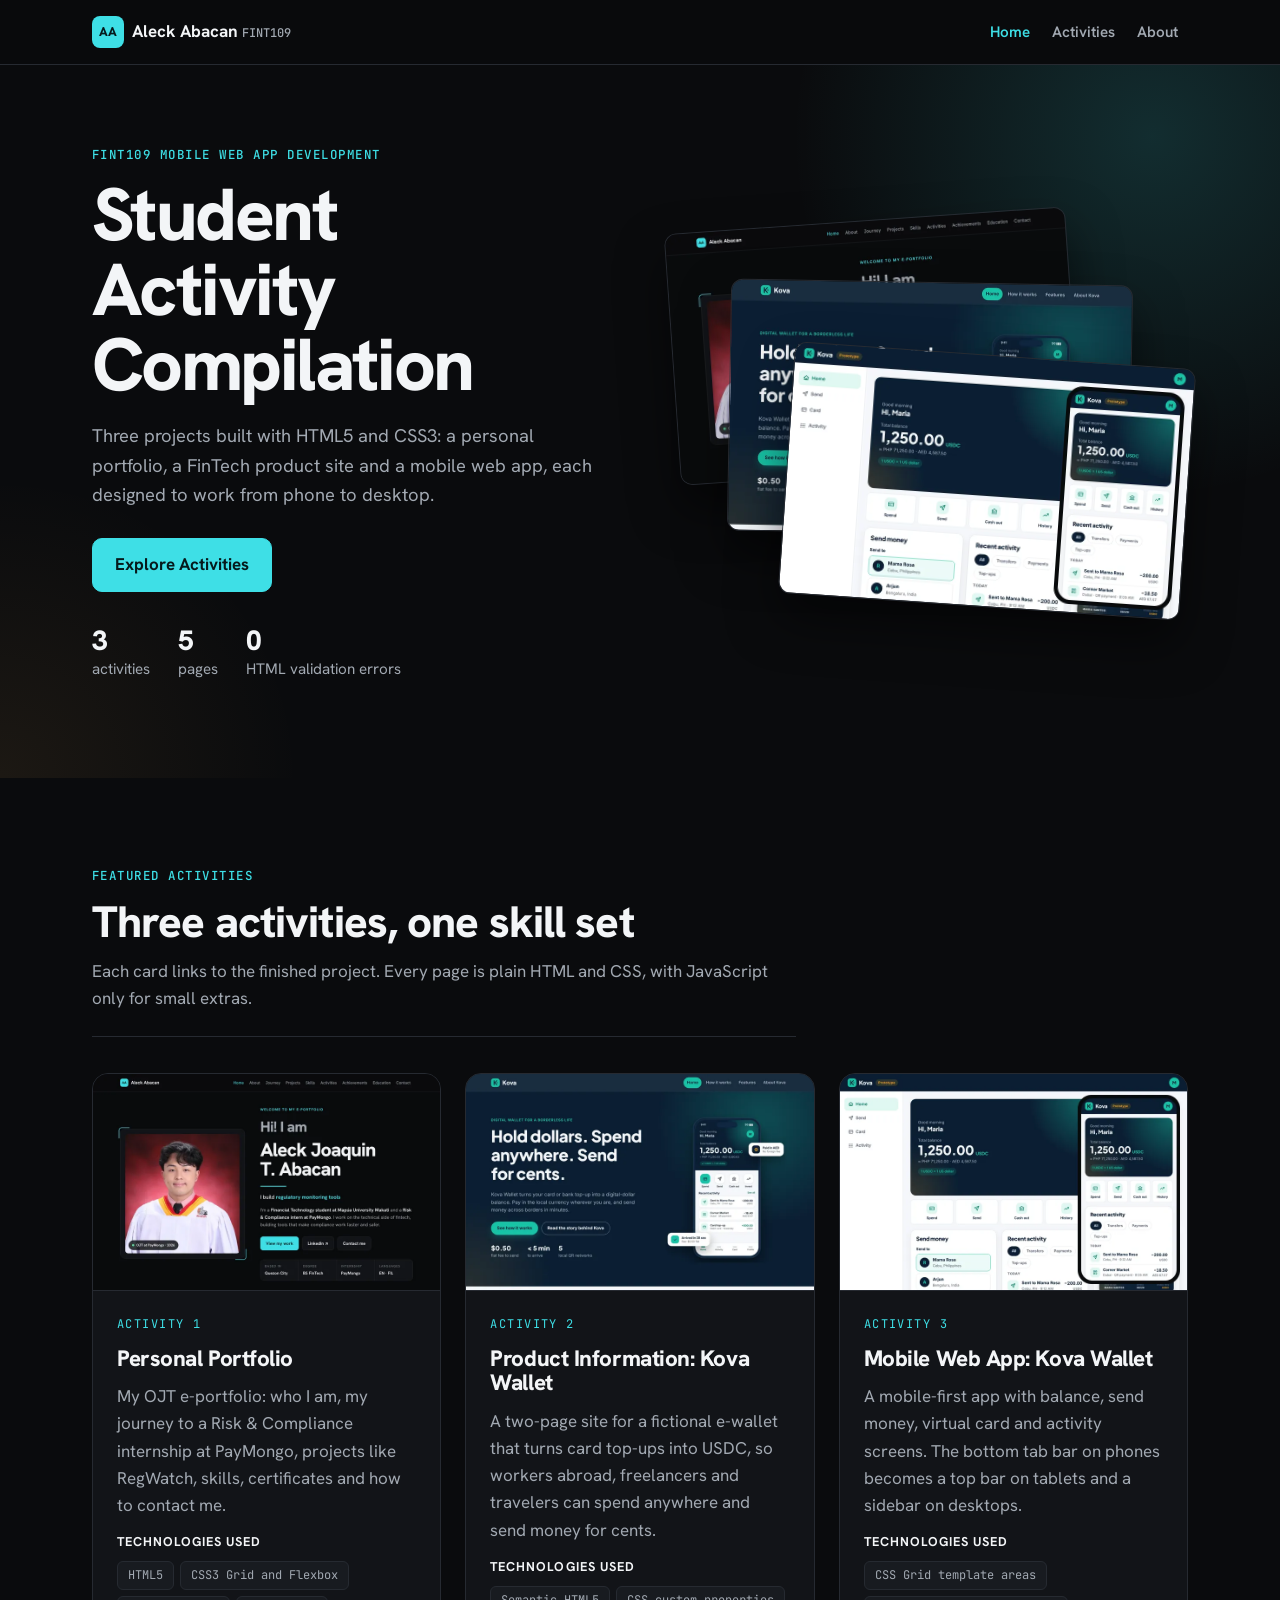
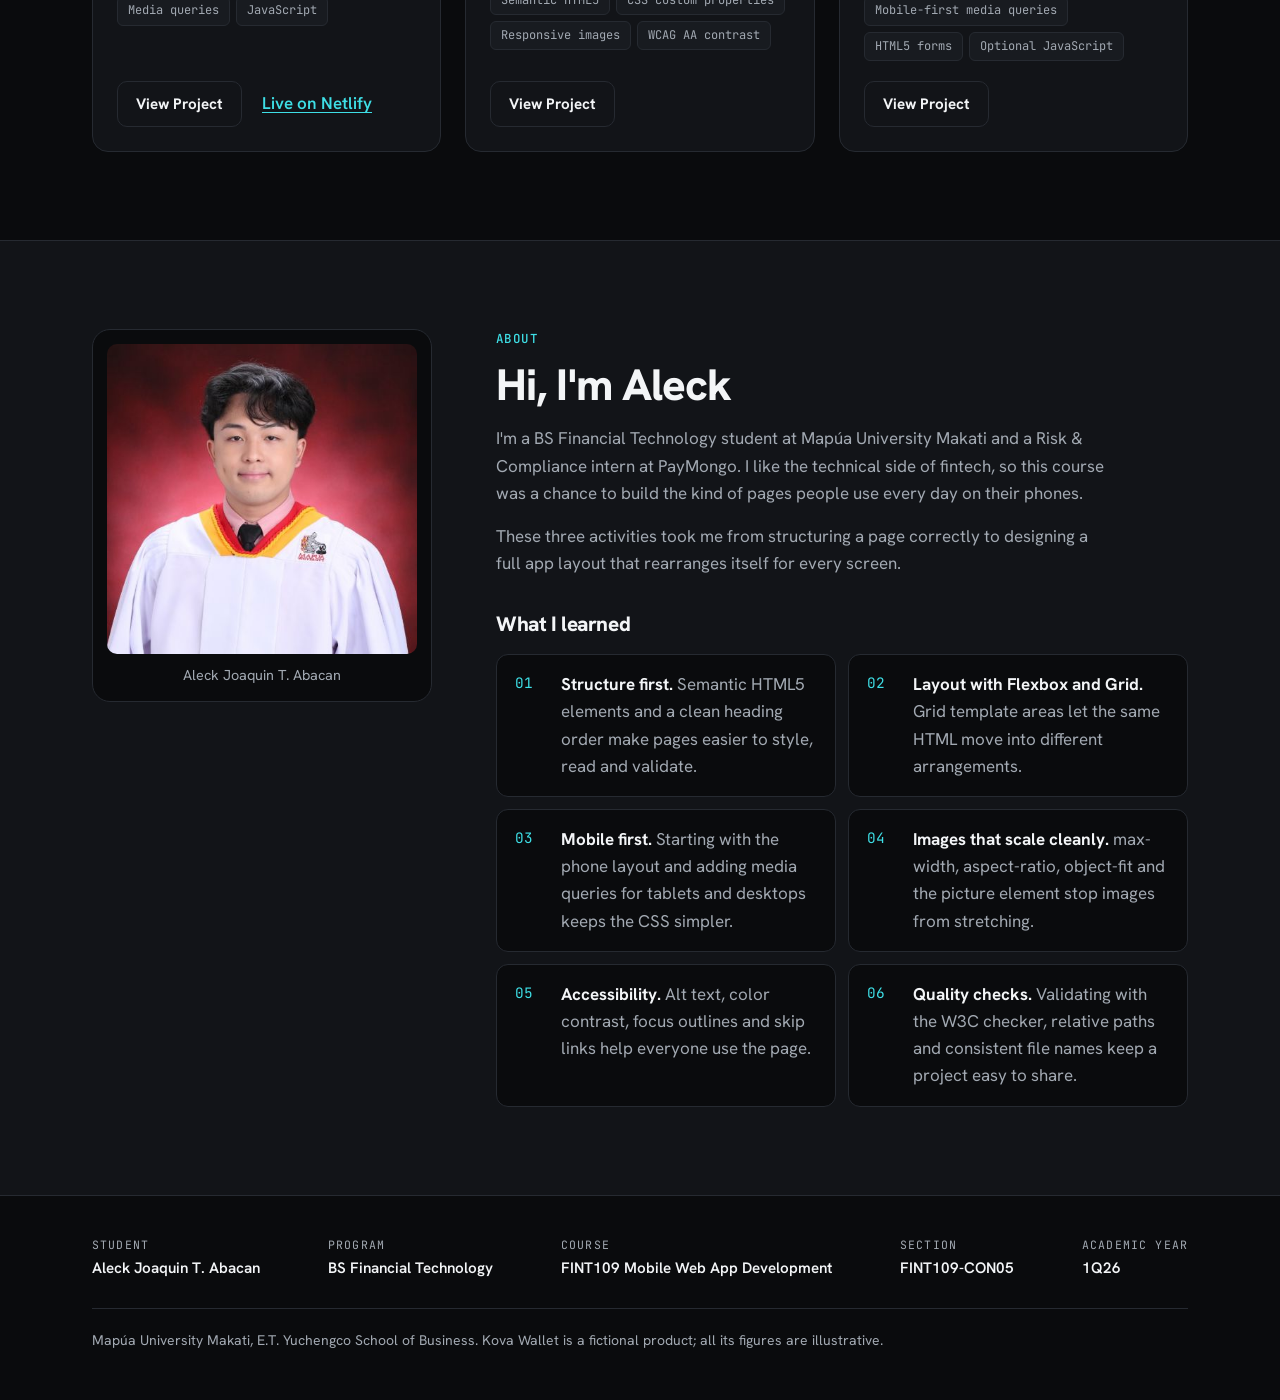
==== index.html @ ab7e58e8 "Add files via upload" ====
<!DOCTYPE html>
<html lang="en">
<head>
  <meta charset="utf-8">
  <meta name="viewport" content="width=device-width, initial-scale=1">
  <title>Student Activity Compilation | Aleck Abacan, FINT109</title>
  <meta name="description" content="Student Activity Compilation by Aleck Joaquin T. Abacan for FINT109 Mobile Web App Development: a personal portfolio, a FinTech product site and a mobile web app.">
  <meta name="author" content="Aleck Joaquin T. Abacan">
  <meta name="theme-color" content="#0A0B0D">
  <link rel="icon" href="images/aleck-portrait.jpg">
  <link rel="stylesheet" href="css/style.css">
</head>
<body>
  <a class="skip-link" href="#main">Skip to main content</a>

  <header class="site-header">
    <div class="container header-inner">
      <a class="brand" href="#home">
        <span class="brand-mark" aria-hidden="true">AA</span>
        <span class="brand-name">Aleck Abacan <span class="brand-course">FINT109</span></span>
      </a>
      <nav class="site-nav" aria-label="Main">
        <ul>
          <li><a href="#home" aria-current="page">Home</a></li>
          <li><a href="#activities">Activities</a></li>
          <li><a href="#about">About</a></li>
        </ul>
      </nav>
    </div>
  </header>

  <main id="main">

    <!-- Hero -->
    <section class="hero" id="home" aria-labelledby="hero-title">
      <div class="container hero-inner">
        <div class="hero-copy">
          <p class="eyebrow">FINT109 Mobile Web App Development</p>
          <h1 id="hero-title">Student Activity Compilation</h1>
          <p class="subtitle">Three projects built with HTML5 and CSS3: a personal portfolio, a FinTech product site and a mobile web app, each designed to work from phone to desktop.</p>
          <a class="btn btn-primary" href="#activities">Explore Activities</a>
          <ul class="hero-stats">
            <li><strong>3</strong> activities</li>
            <li><strong>5</strong> pages</li>
            <li><strong>0</strong> HTML validation errors</li>
          </ul>
        </div>
        <div class="hero-visual" aria-hidden="true">
          <img class="stack stack-1" src="images/activity-portfolio.webp" alt="" width="800" height="500">
          <img class="stack stack-2" src="images/activity-kova-wallet.webp" alt="" width="800" height="500">
          <img class="stack stack-3" src="images/activity-kova-app.webp" alt="" width="800" height="500">
        </div>
      </div>
    </section>

    <!-- Featured activities -->
    <section class="section" id="activities" aria-labelledby="activities-title">
      <div class="container">
        <div class="section-head">
          <p class="eyebrow">Featured activities</p>
          <h2 id="activities-title">Three activities, one skill set</h2>
          <p>Each card links to the finished project. Every page is plain HTML and CSS, with JavaScript only for small extras.</p>
        </div>

        <div class="project-grid">
          <article class="project-card">
            <img class="project-image" src="images/activity-portfolio.webp" alt="Screenshot of Aleck Abacan's e-portfolio: his portrait beside his name and the line 'I build regulatory monitoring tools'" width="800" height="500" loading="lazy">
            <div class="project-body">
              <p class="project-label">Activity 1</p>
              <h3>Personal Portfolio</h3>
              <p>My OJT e-portfolio: who I am, my journey to a Risk &amp; Compliance internship at PayMongo, projects like RegWatch, skills, certificates and how to contact me.</p>
              <h4 class="tech-title">Technologies used</h4>
              <ul class="tech-list">
                <li>HTML5</li>
                <li>CSS3 Grid and Flexbox</li>
                <li>Media queries</li>
                <li>JavaScript</li>
              </ul>
              <div class="project-links">
                <a class="btn btn-small" href="activities/portfolio/index.html">View Project<span class="visually-hidden">: Personal Portfolio</span></a>
                <a class="text-link" href="https://abacanportfolio.netlify.app" target="_blank" rel="noopener noreferrer">Live on Netlify<span class="visually-hidden"> (opens in a new tab)</span></a>
              </div>
            </div>
          </article>

          <article class="project-card">
            <img class="project-image" src="images/activity-kova-wallet.webp" alt="Screenshot of the Kova Wallet product page: the headline 'Hold dollars. Spend anywhere. Send for cents.' next to a phone showing the app" width="800" height="500" loading="lazy">
            <div class="project-body">
              <p class="project-label">Activity 2</p>
              <h3>Product Information: Kova Wallet</h3>
              <p>A two-page site for a fictional e-wallet that turns card top-ups into USDC, so workers abroad, freelancers and travelers can spend anywhere and send money for cents.</p>
              <h4 class="tech-title">Technologies used</h4>
              <ul class="tech-list">
                <li>Semantic HTML5</li>
                <li>CSS custom properties</li>
                <li>Responsive images</li>
                <li>WCAG AA contrast</li>
              </ul>
              <div class="project-links">
                <a class="btn btn-small" href="activities/kova-wallet/index.html">View Project<span class="visually-hidden">: Kova Wallet product site</span></a>
              </div>
            </div>
          </article>

          <article class="project-card">
            <img class="project-image" src="images/activity-kova-app.webp" alt="Screenshot of the Kova Wallet app on a desktop with a sidebar menu, and the same app on a phone with a single-column layout" width="800" height="500" loading="lazy">
            <div class="project-body">
              <p class="project-label">Activity 3</p>
              <h3>Mobile Web App: Kova Wallet</h3>
              <p>A mobile-first app with balance, send money, virtual card and activity screens. The bottom tab bar on phones becomes a top bar on tablets and a sidebar on desktops.</p>
              <h4 class="tech-title">Technologies used</h4>
              <ul class="tech-list">
                <li>CSS Grid template areas</li>
                <li>Mobile-first media queries</li>
                <li>HTML5 forms</li>
                <li>Optional JavaScript</li>
              </ul>
              <div class="project-links">
                <a class="btn btn-small" href="activities/kova-app/index.html">View Project<span class="visually-hidden">: Kova Wallet mobile web app</span></a>
              </div>
            </div>
          </article>
        </div>
      </div>
    </section>

    <!-- About -->
    <section class="section section-alt" id="about" aria-labelledby="about-title">
      <div class="container about-grid">
        <figure class="about-photo">
          <img src="images/aleck-portrait.jpg" alt="Portrait of Aleck Joaquin T. Abacan in a Mapúa University toga" width="440" height="440" loading="lazy">
          <figcaption>Aleck Joaquin T. Abacan</figcaption>
        </figure>
        <div class="about-copy">
          <p class="eyebrow">About</p>
          <h2 id="about-title">Hi, I'm Aleck</h2>
          <p>I'm a BS Financial Technology student at Mapúa University Makati and a Risk &amp; Compliance intern at PayMongo. I like the technical side of fintech, so this course was a chance to build the kind of pages people use every day on their phones.</p>
          <p>These three activities took me from structuring a page correctly to designing a full app layout that rearranges itself for every screen.</p>

          <h3 class="learned-title">What I learned</h3>
          <ol class="learned-list">
            <li><strong>Structure first.</strong> Semantic HTML5 elements and a clean heading order make pages easier to style, read and validate.</li>
            <li><strong>Layout with Flexbox and Grid.</strong> Grid template areas let the same HTML move into different arrangements.</li>
            <li><strong>Mobile first.</strong> Starting with the phone layout and adding media queries for tablets and desktops keeps the CSS simpler.</li>
            <li><strong>Images that scale cleanly.</strong> max-width, aspect-ratio, object-fit and the picture element stop images from stretching.</li>
            <li><strong>Accessibility.</strong> Alt text, color contrast, focus outlines and skip links help everyone use the page.</li>
            <li><strong>Quality checks.</strong> Validating with the W3C checker, relative paths and consistent file names keep a project easy to share.</li>
          </ol>
        </div>
      </div>
    </section>

  </main>

  <footer class="site-footer">
    <div class="container footer-inner">
      <dl class="footer-details">
        <div><dt>Student</dt><dd>Aleck Joaquin T. Abacan</dd></div>
        <div><dt>Program</dt><dd>BS Financial Technology</dd></div>
        <div><dt>Course</dt><dd>FINT109 Mobile Web App Development</dd></div>
        <div><dt>Section</dt><dd>FINT109-CON05</dd></div>
        <div><dt>Academic year</dt><dd>1Q26</dd></div>
      </dl>
      <p class="footer-note">Mapúa University Makati, E.T. Yuchengco School of Business. Kova Wallet is a fictional product; all its figures are illustrative.</p>
    </div>
  </footer>
</body>
</html>
---- css/style.css ----
/* ==========================================================================
   Student Activity Compilation: Aleck Abacan, FINT109
   Uses the same dark look as my portfolio so the compilation feels like
   one personal brand. Mobile-first: base styles are for phones.
   ========================================================================== */

/* ---------- 1. Fonts (bundled locally, SIL Open Font License) ---------- */
@font-face {
  font-family: "Hanken Grotesk";
  src: url("../fonts/hanken-grotesk-variable.woff2") format("woff2");
  font-weight: 100 900;
  font-style: normal;
  font-display: swap;
}

@font-face {
  font-family: "JetBrains Mono";
  src: url("../fonts/jetbrains-mono-variable.woff2") format("woff2");
  font-weight: 100 800;
  font-style: normal;
  font-display: swap;
}

/* ---------- 2. Design tokens ---------- */
:root {
  --bg: #0A0B0D;
  --surface: #121418;
  --surface-2: #181B20;
  --line: #262A31;
  --ink: #F3F5F7;
  --muted: #A2A9B2;
  --accent: #3EDFE6;
  --accent-ink: #061A1C;
  --accent-soft: #0F2A2D;
  --warm: #F2B35B;
  --font-sans: "Hanken Grotesk", "Helvetica Neue", Helvetica, Arial, sans-serif;
  --font-mono: "JetBrains Mono", ui-monospace, Menlo, Consolas, monospace;
  --radius: 16px;
  --max: 1160px;
  color-scheme: dark;
}

/* ---------- 3. Base ---------- */
*,
*::before,
*::after {
  box-sizing: border-box;
}

html {
  scroll-behavior: smooth;
  scroll-padding-top: 80px;
  -webkit-text-size-adjust: 100%;
}

body {
  margin: 0;
  background: var(--bg);
  color: var(--ink);
  font-family: var(--font-sans);
  font-size: 1.0625rem;
  line-height: 1.6;
  -webkit-font-smoothing: antialiased;
}

img {
  display: block;
  max-width: 100%;
  height: auto;
}

h1,
h2,
h3,
h4 {
  margin: 0;
  line-height: 1.1;
  letter-spacing: -0.02em;
}

p {
  margin: 0;
}

a {
  color: var(--accent);
  text-underline-offset: 3px;
}

:focus-visible {
  outline: 2px solid var(--accent);
  outline-offset: 3px;
  border-radius: 6px;
}

.container {
  width: 100%;
  max-width: var(--max);
  margin: 0 auto;
  padding: 0 20px;
}

.visually-hidden {
  position: absolute !important;
  width: 1px;
  height: 1px;
  padding: 0;
  margin: -1px;
  overflow: hidden;
  clip: rect(0, 0, 0, 0);
  white-space: nowrap;
  border: 0;
}

.skip-link {
  position: absolute;
  left: 12px;
  top: -60px;
  z-index: 100;
  padding: 10px 16px;
  border-radius: 10px;
  background: var(--accent);
  color: var(--accent-ink);
  font-weight: 700;
  text-decoration: none;
}

.skip-link:focus {
  top: 12px;
}

.eyebrow {
  margin-bottom: 12px;
  color: var(--accent);
  font-family: var(--font-mono);
  font-size: 0.78rem;
  font-weight: 500;
  letter-spacing: 0.12em;
  text-transform: uppercase;
}

/* ---------- 4. Header and navigation ---------- */
.site-header {
  position: sticky;
  top: 0;
  z-index: 50;
  background: rgba(10, 11, 13, 0.88);
  backdrop-filter: blur(10px);
  -webkit-backdrop-filter: blur(10px);
  border-bottom: 1px solid var(--line);
}

.header-inner {
  display: flex;
  align-items: center;
  justify-content: space-between;
  gap: 12px;
  min-height: 64px;
}

.brand {
  display: inline-flex;
  align-items: center;
  gap: 8px;
  color: var(--ink);
  font-weight: 700;
  text-decoration: none;
  white-space: nowrap;
}

.brand-mark {
  display: grid;
  place-items: center;
  width: 32px;
  height: 32px;
  border-radius: 8px;
  background: var(--accent);
  color: var(--accent-ink);
  font-size: 0.8rem;
  font-weight: 800;
}

.brand-course {
  display: none;
  color: var(--muted);
  font-family: var(--font-mono);
  font-size: 0.75rem;
  font-weight: 500;
}

.site-nav ul {
  display: flex;
  gap: 2px;
  margin: 0;
  padding: 0;
  list-style: none;
}

.site-nav a {
  display: block;
  padding: 8px 7px;
  border-radius: 8px;
  color: var(--muted);
  font-size: 0.9rem;
  font-weight: 600;
  text-decoration: none;
  transition: color 0.2s ease, background-color 0.2s ease;
}

.site-nav a:hover {
  color: var(--ink);
  background: var(--surface-2);
}

.site-nav a[aria-current="page"] {
  color: var(--accent);
}

/* ---------- 5. Buttons ---------- */
.btn {
  display: inline-flex;
  align-items: center;
  justify-content: center;
  min-height: 48px;
  padding: 12px 22px;
  border-radius: 10px;
  border: 1px solid var(--line);
  background: var(--surface);
  color: var(--ink);
  font-weight: 700;
  text-decoration: none;
  transition: transform 0.15s ease, border-color 0.2s ease, background-color 0.2s ease;
}

.btn:hover {
  transform: translateY(-2px);
  border-color: var(--accent);
}

.btn-primary {
  background: var(--accent);
  border-color: var(--accent);
  color: var(--accent-ink);
}

.btn-primary:hover {
  background: #6FE8EE;
}

.btn-small {
  min-height: 44px;
  padding: 10px 18px;
  font-size: 0.95rem;
}

/* ---------- 6. Hero ---------- */
.hero {
  position: relative;
  overflow: hidden;
  padding: 56px 0 64px;
  background:
    radial-gradient(600px circle at 90% 10%, rgba(62, 223, 230, 0.16), transparent 60%),
    radial-gradient(500px circle at 0% 100%, rgba(242, 179, 91, 0.08), transparent 60%);
}

.hero-inner {
  display: grid;
  gap: 48px;
  align-items: center;
}

.hero h1 {
  max-width: 12ch;
  font-size: clamp(2.6rem, 9vw, 4.6rem);
  font-weight: 800;
  letter-spacing: -0.035em;
  line-height: 1.02;
}

.subtitle {
  max-width: 36rem;
  margin: 20px 0 28px;
  color: var(--muted);
  font-size: 1.15rem;
}

.hero-stats {
  display: flex;
  flex-wrap: wrap;
  gap: 12px 28px;
  margin: 32px 0 0;
  padding: 0;
  list-style: none;
  color: var(--muted);
  font-size: 0.95rem;
}

.hero-stats strong {
  display: block;
  color: var(--ink);
  font-size: 1.75rem;
  font-weight: 800;
  line-height: 1.2;
}

/* Fanned stack of the three activity screenshots */
.hero-visual {
  position: relative;
  aspect-ratio: 4 / 3;
  max-width: 560px;
  width: 100%;
  margin: 0 auto;
}

.stack {
  position: absolute;
  width: 78%;
  border-radius: 12px;
  border: 1px solid var(--line);
  box-shadow: 0 24px 48px rgba(0, 0, 0, 0.5);
}

.stack-1 {
  left: 0;
  top: 0;
  transform: rotate(-4deg);
}

.stack-2 {
  left: 11%;
  top: 16%;
  transform: rotate(1deg);
}

.stack-3 {
  right: 0;
  bottom: 0;
  transform: rotate(4deg);
}

/* ---------- 7. Sections ---------- */
.section {
  padding: 64px 0;
}

.section-alt {
  background: var(--surface);
  border-top: 1px solid var(--line);
  border-bottom: 1px solid var(--line);
}

.section-head {
  max-width: 44rem;
  margin-bottom: 36px;
  padding-bottom: 24px;
  border-bottom: 1px solid var(--line);
}

.section-head h2,
.about-copy h2 {
  font-size: clamp(2rem, 6vw, 2.75rem);
  font-weight: 800;
}

.section-head p:last-child {
  margin-top: 12px;
  color: var(--muted);
}

/* ---------- 8. Project cards ---------- */
.project-grid {
  display: grid;
  gap: 24px;
}

.project-card {
  display: flex;
  flex-direction: column;
  overflow: hidden;
  border-radius: var(--radius);
  background: var(--surface);
  border: 1px solid var(--line);
  transition: transform 0.25s ease, border-color 0.25s ease;
}

.project-card:hover {
  transform: translateY(-4px);
  border-color: var(--accent);
}

.project-image {
  width: 100%;
  aspect-ratio: 16 / 10;
  object-fit: cover;
  object-position: top;
  border-bottom: 1px solid var(--line);
}

.project-body {
  display: flex;
  flex: 1;
  flex-direction: column;
  gap: 12px;
  padding: 24px;
}

.project-label {
  color: var(--accent);
  font-family: var(--font-mono);
  font-size: 0.75rem;
  letter-spacing: 0.12em;
  text-transform: uppercase;
}

.project-body h3 {
  font-size: 1.4rem;
  font-weight: 800;
}

.project-body > p:not(.project-label) {
  color: var(--muted);
}

.tech-title {
  margin-top: 4px;
  color: var(--ink);
  font-size: 0.8rem;
  font-weight: 700;
  letter-spacing: 0.08em;
  text-transform: uppercase;
}

.tech-list {
  display: flex;
  flex-wrap: wrap;
  gap: 6px;
  margin: 0;
  padding: 0;
  list-style: none;
}

.tech-list li {
  padding: 4px 10px;
  border-radius: 6px;
  background: var(--surface-2);
  border: 1px solid var(--line);
  color: var(--muted);
  font-family: var(--font-mono);
  font-size: 0.75rem;
}

.project-links {
  display: flex;
  flex-wrap: wrap;
  align-items: center;
  gap: 12px 20px;
  margin-top: auto;
  padding-top: 8px;
}

.text-link {
  font-weight: 600;
}

/* ---------- 9. About ---------- */
.about-grid {
  display: grid;
  gap: 36px;
  align-items: start;
}

.about-photo {
  margin: 0;
  max-width: 340px;
  padding: 14px;
  border-radius: 18px;
  background: var(--bg);
  border: 1px solid var(--line);
}

.about-photo img {
  width: 100%;
  aspect-ratio: 1 / 1;
  object-fit: cover;
  border-radius: 10px;
}

.about-photo figcaption {
  margin-top: 10px;
  color: var(--muted);
  font-size: 0.9rem;
  text-align: center;
}

.about-copy > p:not(.eyebrow) {
  max-width: 62ch;
  margin-top: 16px;
  color: var(--muted);
}

.learned-title {
  margin-top: 36px;
  font-size: 1.3rem;
  font-weight: 800;
}

.learned-list {
  display: grid;
  gap: 12px;
  margin: 18px 0 0;
  padding: 0;
  list-style: none;
  counter-reset: learned;
}

.learned-list li {
  position: relative;
  padding: 16px 18px 16px 64px;
  border-radius: 12px;
  background: var(--bg);
  border: 1px solid var(--line);
  color: var(--muted);
  counter-increment: learned;
}

.learned-list li::before {
  content: "0" counter(learned);
  position: absolute;
  left: 18px;
  top: 16px;
  color: var(--accent);
  font-family: var(--font-mono);
  font-size: 0.9rem;
}

.learned-list strong {
  color: var(--ink);
}

/* ---------- 10. Footer ---------- */
.site-footer {
  padding: 40px 0 48px;
  color: var(--muted);
  font-size: 0.95rem;
}

.footer-details {
  display: grid;
  gap: 14px;
  margin: 0;
}

.footer-details dt {
  color: var(--muted);
  font-family: var(--font-mono);
  font-size: 0.72rem;
  letter-spacing: 0.1em;
  text-transform: uppercase;
}

.footer-details dd {
  margin: 2px 0 0;
  color: var(--ink);
  font-weight: 600;
}

.footer-note {
  margin-top: 28px;
  padding-top: 20px;
  border-top: 1px solid var(--line);
  font-size: 0.875rem;
}

/* ---------- 11. Small and larger phones ---------- */
@media (max-width: 379px) {
  /* Very narrow screens: keep the AA mark, hide the name visually (still read by screen readers) */
  .brand-name {
    position: absolute;
    width: 1px;
    height: 1px;
    overflow: hidden;
    clip: rect(0, 0, 0, 0);
    white-space: nowrap;
  }
}

@media (min-width: 480px) {
  .site-nav a {
    padding: 8px 10px;
    font-size: 0.95rem;
  }

  .brand-course {
    display: inline;
  }

  .footer-details {
    grid-template-columns: repeat(2, minmax(0, 1fr));
  }
}

/* ---------- 12. Tablet ---------- */
@media (min-width: 768px) {
  .container {
    padding: 0 32px;
  }

  .hero {
    padding: 80px 0 96px;
  }

  .section {
    padding: 88px 0;
  }

  .project-grid {
    grid-template-columns: repeat(2, minmax(0, 1fr));
  }

  .about-grid {
    grid-template-columns: 280px minmax(0, 1fr);
    gap: 48px;
  }

  .about-photo {
    position: sticky;
    top: 96px;
  }

  .learned-list {
    grid-template-columns: repeat(2, minmax(0, 1fr));
  }

  .footer-details {
    grid-template-columns: repeat(3, minmax(0, 1fr));
  }
}

/* ---------- 13. Desktop ---------- */
@media (min-width: 1024px) {
  .hero-inner {
    grid-template-columns: 1fr 1fr;
    gap: 64px;
  }

  .project-grid {
    grid-template-columns: repeat(3, minmax(0, 1fr));
  }

  .about-grid {
    grid-template-columns: 340px minmax(0, 1fr);
    gap: 64px;
  }

  .footer-details {
    grid-template-columns: repeat(5, auto);
    justify-content: space-between;
  }
}

/* ---------- 14. Respect reduced-motion preferences ---------- */
@media (prefers-reduced-motion: reduce) {
  html {
    scroll-behavior: auto;
  }

  *,
  *::before,
  *::after {
    transition: none !important;
  }
}
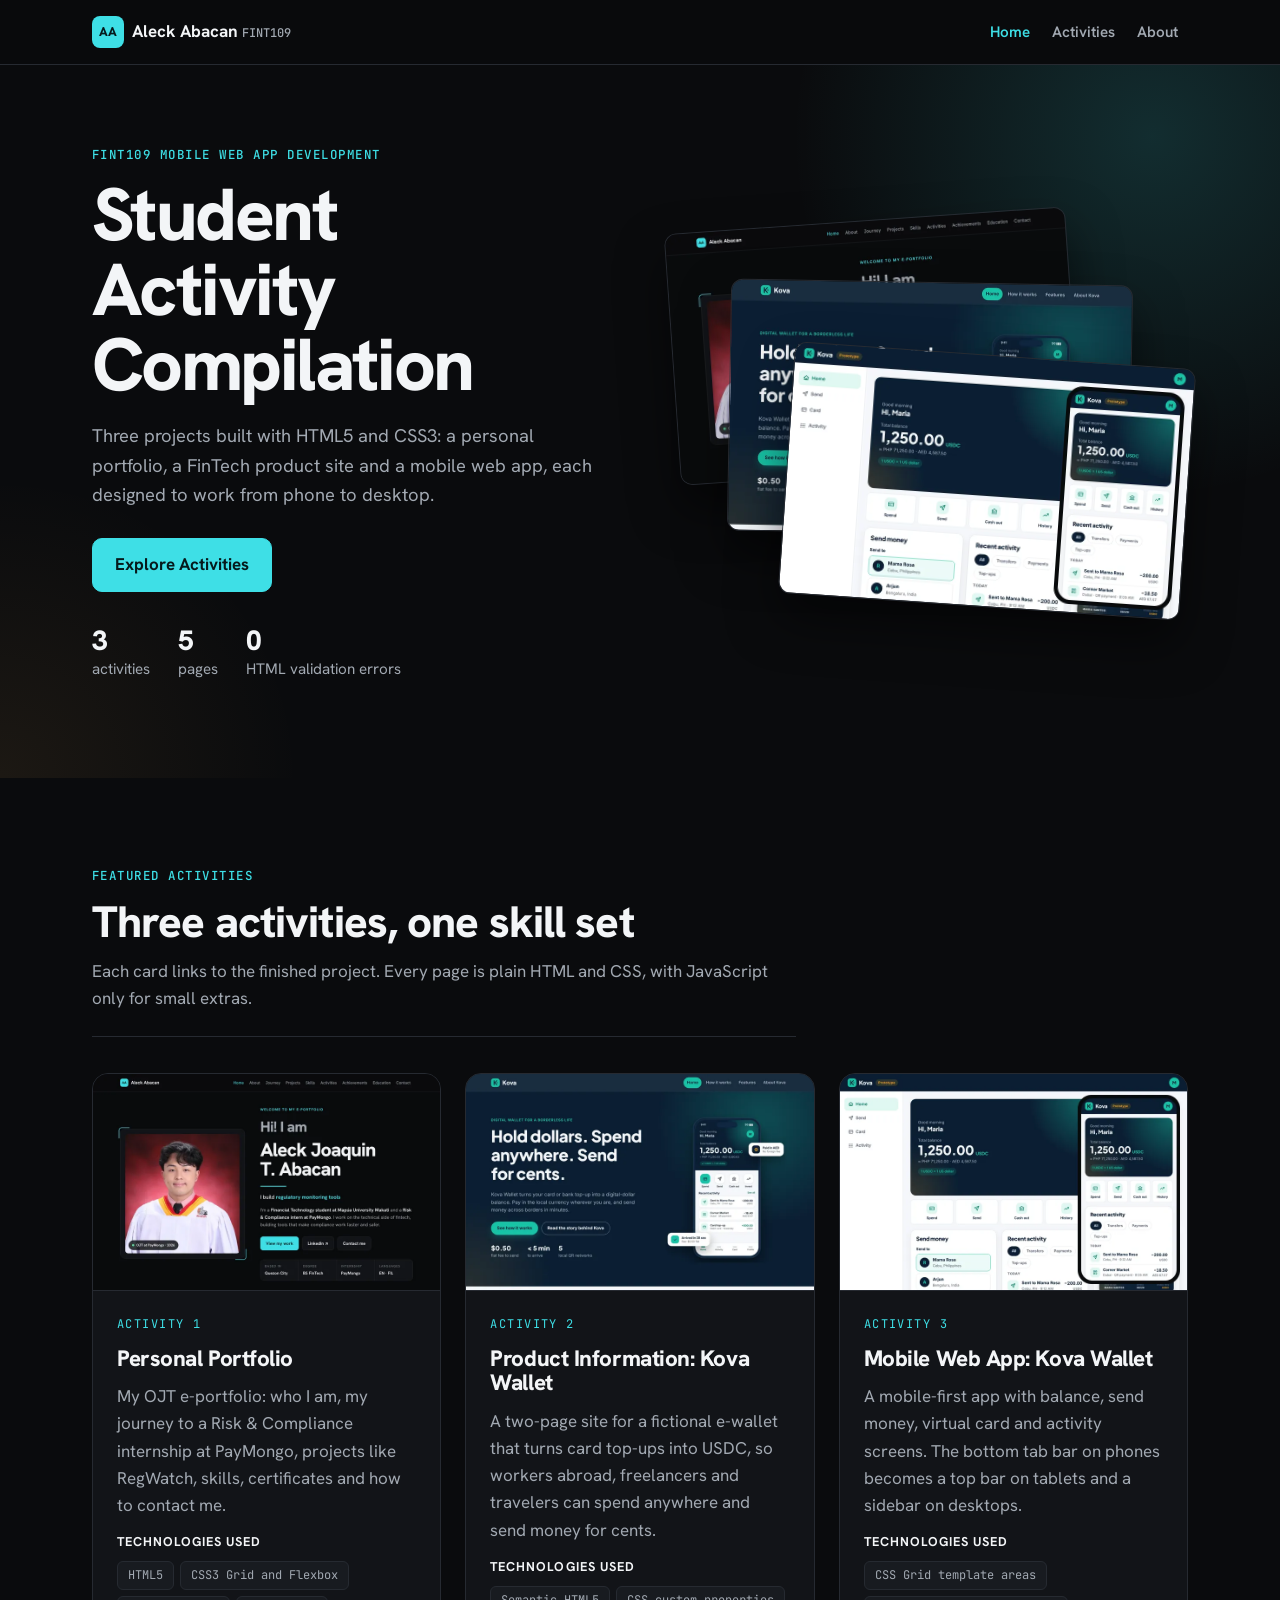
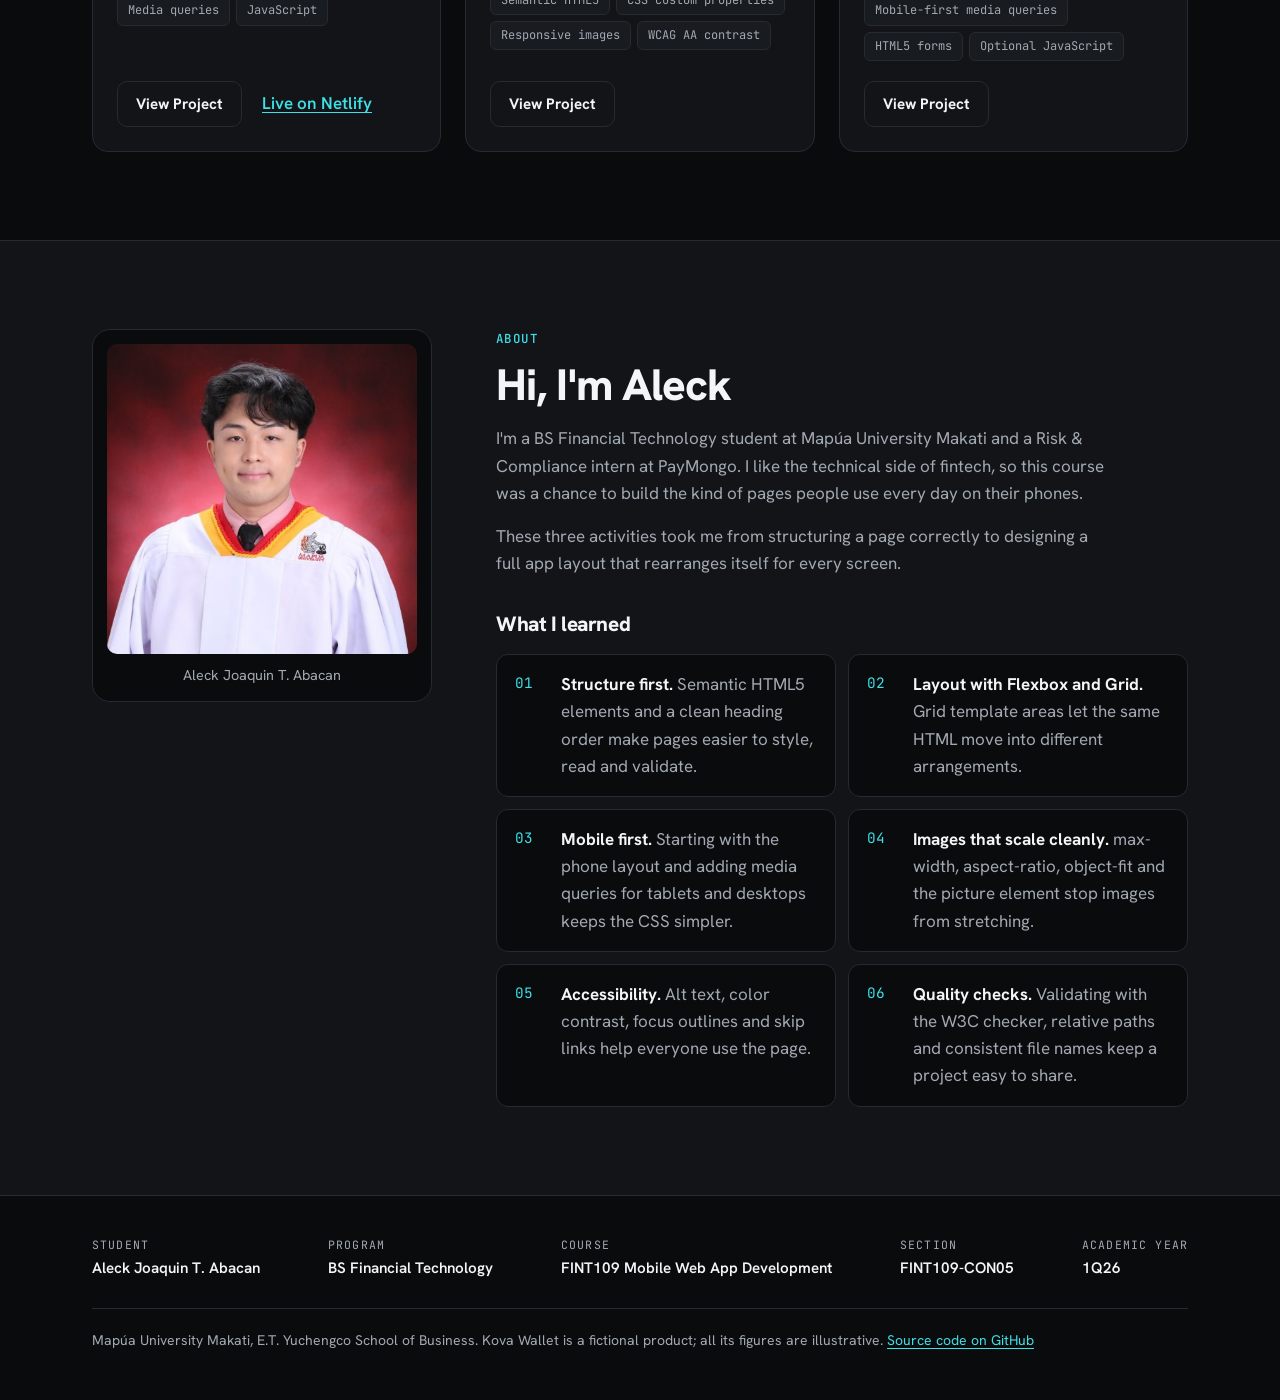
==== commit ac1ef484: "Add files via upload" ====
--- a/index.html
+++ b/index.html
@@ -161,7 +161,8 @@
         <div><dt>Section</dt><dd>FINT109-CON05</dd></div>
         <div><dt>Academic year</dt><dd>1Q26</dd></div>
       </dl>
-      <p class="footer-note">Mapúa University Makati, E.T. Yuchengco School of Business. Kova Wallet is a fictional product; all its figures are illustrative.</p>
+      <p class="footer-note">Mapúa University Makati, E.T. Yuchengco School of Business. Kova Wallet is a fictional product; all its figures are illustrative.
+        <a href="https://github.com/EgoistooAsh/fint109-compilation" target="_blank" rel="noopener noreferrer">Source code on GitHub<span class="visually-hidden"> (opens in a new tab)</span></a></p>
     </div>
   </footer>
 </body>
